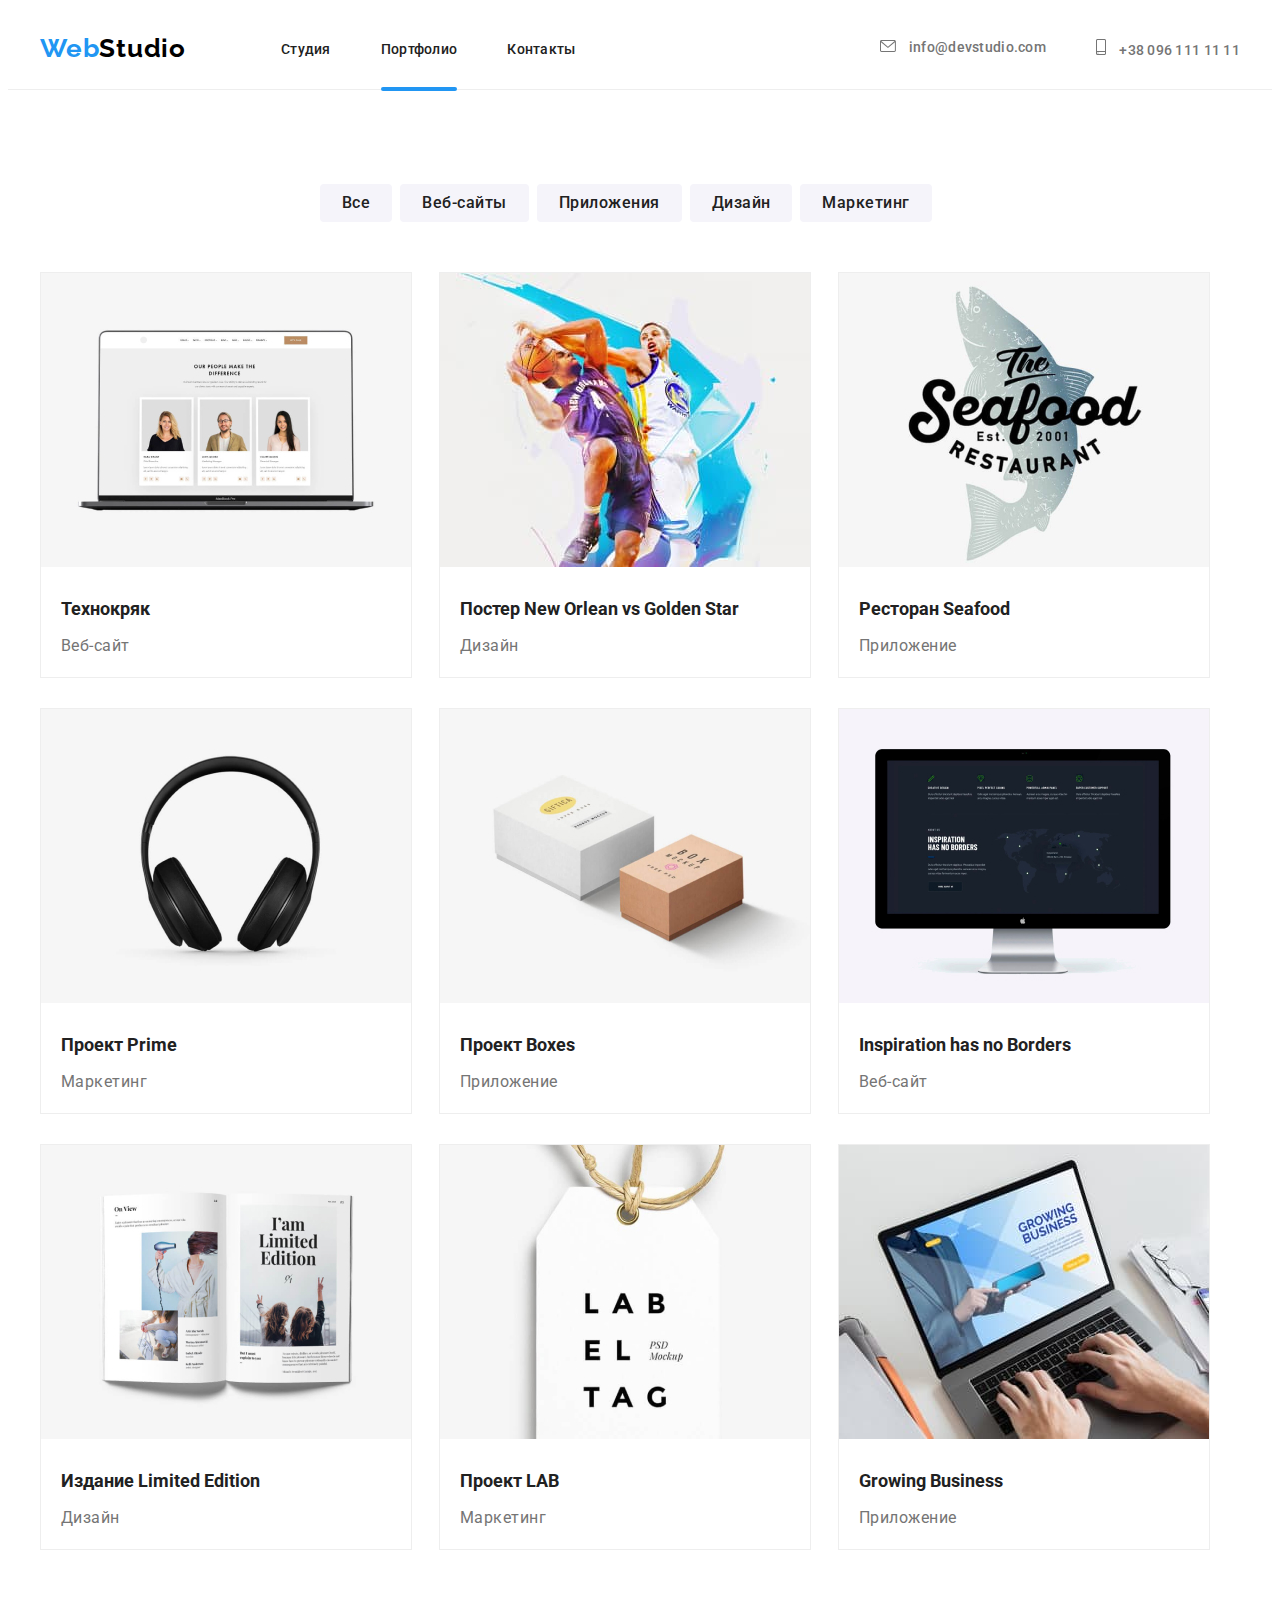
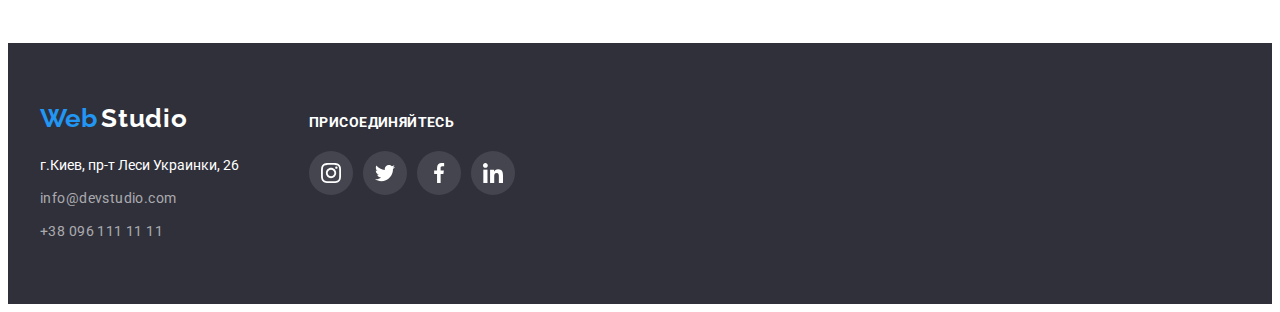
==== portfolio.html @ 984eaa51 "перенос" ====
<!DOCTYPE html>
<html lang="ru">

<head>
    <meta charset="UTF-8">
    <meta http-equiv="X-UA-Compatible" content="IE=edge">
    <meta name="viewport" content="width=device-width, initial-scale=1.0">
    <title>WebStudio</title>
    <link rel="preconnect" href="https://fonts.googleapis.com">
    <link rel="preconnect" href="https://fonts.gstatic.com" crossorigin>
    <link
        href="https://fonts.googleapis.com/css2?family=Raleway:wght@700&family=Roboto:wght@400;500;700;900&display=swap"
        rel="stylesheet" />
    <link rel="stylesheet" href="https://cdnjs.cloudflare.com/ajax/libs/modern-normalize/1.1.0/modern-normalize.min.css"
        integrity="sha512-wpPYUAdjBVSE4KJnH1VR1HeZfpl1ub8YT/NKx4PuQ5NmX2tKuGu6U/JRp5y+Y8XG2tV+wKQpNHVUX03MfMFn9Q=="
        crossorigin="anonymous" referrerpolicy="no-referrer" />
    <link rel="stylesheet" href="./style/style.css">
</head>

<body>
    <header class="header">
        <div class="container header-container">
            <nav class="header-navigation">
                <a class="header-logo-first link " href="">Web</a>
                <a class="header-logo-second link " href="">Studio</a>
                <ul class="header-list list">
                    <li class="header-item"><a href="./index.html" class="header-link link ">Студия</a></li>
                    <li class="header-item"><a href="./portfolio.html" class="header-link link current">Портфолио</a></li>
                    <li class="header-item"><a href="" class="header-link link ">Контакты</a></li>
                </ul>
            </nav>
            <div class="header-connect">
                <ul class="list header-list list-mail-tel">
                    <li class="item-mail-tel">
                        <a href="mailto:info@devstudio.com" class="header-icons-mail header-link-icons link header-mail header-link">
                        <svg class="header-icon-mail " width='16' height="12">
                            <use href="./img/icon.svg/icons.svg#icon-e_mail"></use>
                        </svg>
                    info@devstudio.com</a>
                    </li>
                    <li class="item-mail-tel">
                        <a href="tel:+380961111111" class="header-icons-tel header-link-icons header-tel header-link header-icons-tel link">
                        <svg class="header-icon-tel" width='10' height="16">
                            <use href="./img/icon.svg/icons.svg#icon-smartphone"></use>
                        </svg>
                    +38 096 111 11 11</a>
                    </li>
                </ul>
            </div>
    </header>
    <main>
        <!--фильтри-->
        <section class="project">
        <div class="container">
        <ul class="filter-list list">
        <li class="filter-item"><button type="button" class="filter-btn">Все</button></li>
        <li class="filter-item"><button type="button" class="filter-btn">Веб-сайты</button></li>
        <li class="filter-item"><button type="button" class="filter-btn">Приложения</button></li>
        <li class="filter-item"><button type="button" class="filter-btn">Дизайн</button></li>
        <li class="filter-item"><button type="button" class="filter-btn">Маркетинг</button></li>
        </ul>
    </div>
        <!--проекти-->
            <div class="container container-project">
            <ul class="project-list list">
                <li class="project-item"><a class="project-link link" href="">
                    <div class="project-item-wrap">
                    <img src="./img/технокрад.jpg" alt= "Вебсайт технокряк" width="370" heigh='404';>
                        <p class="overlay-text-project">Технокряк это современная площадка распространения вируса.Компании используют эту платформу для цифрового
                        шпионажа и атак на защищённые сервера конкурентов.
                    </p>
                    </div>
                    <div class="project-item-info"><h3 class="project-title" >Технокряк</h3>
                    <p class="project-pretitle">Веб-сайт</p></div>
                    
                </a>
                </li>
                <li class="project-item" > <a href="" class="project-link link">
                    <div class="project-item-wrap">
                        <img src="./img/постер.jpeg" alt="два баскетболиста" width="370">
                        <p class="overlay-text-project">Lorem ipsum dolor sit amet, consectetur adipisicing elit. Similique ducimus quae dolores? In officia sit unde nihil doloremque rem.
                        </p>
                    </div>
                    <div class="project-item-info"><h3 class="project-title">Постер New Orlean vs Golden Star</h3>
                    <p class="project-pretitle">Дизайн</p></div>
                </a>
                </li>
                <li class="project-item" ><a href="" class="project-link link">
                    <div class="project-item-wrap">
                        <img src="./img/ресторан.jpg" alt="Приложение Seafood" width="370">
                        <p class="overlay-text-project">Lorem ipsum dolor sit amet, consectetur adipisicing elit. Similique ducimus quae
                            dolores? In officia sit unde nihil doloremque rem.
                        </p>
                    </div>
                    <div class="project-item-info"><h3 class="project-title">Ресторан Seafood</h3>
                    <p class="project-pretitle">Приложение</p></div>
                </a>
                </li>
                <li class="project-item" ><a href="" class="project-link link">
                    <div class="project-item-wrap">
                    <img src="./img/наушники.jpg" alt="Наушники" width="370"> 
                        <p class="overlay-text-project">Lorem ipsum dolor sit amet, consectetur adipisicing elit. Similique ducimus quae
                            dolores? In officia sit unde nihil doloremque rem.
                        </p>
                    </div>
                    <div class="project-item-info"><h3 class="project-title">Проект Prime</h3>
                    <p class="project-pretitle">Маркетинг</p></div>
                </a>
                </li>
                <li class="project-item" ><a href="" class="project-link link">
                    <div class="project-item-wrap">
                        <img src="./img/коробки.jpg" alt="Две коробки" width="370">
                        <p class="overlay-text-project">Lorem ipsum dolor sit amet, consectetur adipisicing elit. Similique ducimus quae
                            dolores? In officia sit unde nihil doloremque rem.
                        </p>
                    </div>
                    <div class="project-item-info"><h3 class="project-title">Проект Boxes</h3>
                    <p class="project-pretitle">Приложение</p></div>
                </a>
                </li>
                <li class="project-item"><a href="" class="project-link link">
                    <div class="project-item-wrap">
                        <img src="./img/монитор.jpg" alt="Вебсайт" width="370">
                        <p class="overlay-text-project">Lorem ipsum dolor sit amet, consectetur adipisicing elit. Similique ducimus quae
                            dolores? In officia sit unde nihil doloremque rem.
                        </p>
                    </div>
                    <div class="project-item-info"><h3 lang="en" class="project-title" >Inspiration has no Borders</h3>
                    <p class="project-pretitle">Веб-сайт</p></div>
                </a>
                </li>
                <li class="project-item"><a href="" class="project-link link">
                    <div class="project-item-wrap">
                        <img src="./img/лимити едишн.jpg" alt="Открытая книга" width="370">
                        <p class="overlay-text-project">Lorem ipsum dolor sit amet, consectetur adipisicing elit. Similique ducimus quae
                            dolores? In officia sit unde nihil doloremque rem.
                        </p>
                    </div>
                    <div class="project-item-info"><h3 class="project-title" >Издание Limited Edition</h3>
                    <p class="project-pretitle">Дизайн</p></div>
                </a>
                </li>
                <li class="project-item"><a href="" class="project-link link">
                    <div class="project-item-wrap">
                    <img src="./img/проект Лаб.jpg" alt="Ярлык" width="370"> 
                        <p class="overlay-text-project">Lorem ipsum dolor sit amet, consectetur adipisicing elit. Similique ducimus quae
                            dolores? In officia sit unde nihil doloremque rem.
                        </p>
                    </div>
                    <div class="project-item-info"><h3 class="project-title" >Проект LAB</h3>
                    <p class="project-pretitle" >Маркетинг</p></div>
                </a>
                </li>
                <li class="project-item"><a href="" class="project-link link">
                    <div class="project-item-wrap">
                        <img src="./img/комп.jpeg" alt="Ноутбук и руки" width="370">
                        <p class="overlay-text-project">Lorem ipsum dolor sit amet, consectetur adipisicing elit. Similique ducimus quae
                            dolores? In officia sit unde nihil doloremque rem.
                        </p>
                    </div>
                    <div class="project-item-info"><h3 class="project-title" lang="en">Growing Business</h3>
                    <p class="project-pretitle" >Приложение</p></div>
                </a>
                </li>
            </ul>
            </div>
        </section>
    </main>
    <footer class="footer container-icons">
        <div class="container container-icon">
            <div class="container-footer">
                <a class="footer-logo-first link" href="">Web</a>
                <a class="footer-logo-second link" href="">Studio</a>
                <address class="footer-address">
                    <ul class="footer-list list">
                        <li class="footer-item"><a class="footer-link link" href="https://goo.gl/maps/S71Vczf6p6G6FvQn8"
                                target="_blank" rel="noopener noreferrer">г.Киев,
                                пр-т Леси Украинки, 26</a></li>
                        <li class="footer-item"><a class="footer-link-mail link"
                                href="mailto:info@devstudio.com">info@devstudio.com</a></li>
                        <li class="footer-item"><a class="footer-link-tel link" href="tel:+380961111111">+38 096 111 11
                                11</a></li>
                    </ul>
                </address>
            </div>
            <div class="container-footer-icons">
                <p class="footer-social-text">
                    ПРИСОЕДИНЯЙТЕСЬ
                </p>
                <ul class="footer-social-list list">
                    <li class="footer-social-item">
                        <a href="" class="link footer-social-link">
                            <svg class="footer-social-icon instagram" width='20' height="20">
                                <use href="./img/icon.svg/icons.svg#icon-instagram_team"></use>
                            </svg></a>
                    </li>
                    <li class="footer-social-item">
                        <a href="" class="link footer-social-link">
                            <svg class="footer-social-icon instagram" width='20' height="20">
                                <use href="./img/icon.svg/icons.svg#icon-twitter_team"></use>
                            </svg></a>
                    </li>
                    <li class="footer-social-item">
                        <a href="" class="link footer-social-link">
                            <svg class="footer-social-icon instagram" width='20' height="20">
                                <use href="./img/icon.svg/icons.svg#icon-facebook"></use>
                            </svg></a>
                    </li>
                    <li class="footer-social-item">
                        <a href="" class="link footer-social-link">
                            <svg class="footer-social-icon instagram" width='20' height="20">
                                <use href="./img/icon.svg/icons.svg#icon-linkedin"></use>
                            </svg></a>
                    </li>
                </ul>
            </div>
        </div>
    </footer>
</body>

</html>
---- style/style.css ----
:root {
  --header-text-color: #212121;
  --main-title-color: #ffffff;
  --second-title-color: #212121;
  --first-text-color: #757575;
  --second-text-color: #212121;
  --accent-color: #2196f3;
}

body {
  font-family: 'Roboto', sans-serif;
  color: #000;
}

p,
h1,
h2,
h3,
h4,
h5,
h6 {
  margin: 0;
}

ul {
  margin: 0;
  padding: 0;
}
button {
  cursor: pointer;
}

img {
  display: block;
}
.container {
  width: 1200px;
  padding-left: 15px;
  padding-right: 15px;
  margin: 0px auto;
}

.list {
  list-style: none;
}

.link {
  text-decoration: none;
}

/*-------------Header-------------*/
.header {
  padding-top: 25px;
  padding-bottom: 25px;
  border-bottom: 1px solid #eeeeee;
}
.header-container {
  display: flex;
  align-items: center;
}
.header-navigation {
  display: flex;
  align-items: center;
}

.header-connect {
  display: flex;
  margin-left: auto;
  align-items: center;
}

.header-list {
  display: flex;
  margin-left: 95px;
}

.header-item {
  margin-right: 50px;
}

.header-item:last-child {
  margin-right: 0;
}

.header-link {
  display: inline-block;
  font-weight: 500;
  font-size: 14px;
  line-height: 1.14;
  letter-spacing: 0.02em;
  color: var(--header-text-color);

  transition: color 250ms cubic-bezier(0.4, 0, 0.2, 1);
  position: relative;
}

.header-link:hover,
.header-link:focus {
  color: var(--accent-color);
}

.header-icons-mail:hover .header-icon-mail,
.header-icons-mail:focus .header-icon-mail {
  fill: #2196f3;
}

.header-icons-tel:hover .header-icon-tel,
.header-icons-tel:focus .header-icon-tel {
  fill: #2196f3;
}

.header-icon-tel,
.header-icon-mail {
  fill: #757575;
}

.header-logo-first {
  font-family: Raleway;
  font-weight: 700;
  font-size: 26px;
  line-height: 1.19;
  letter-spacing: 0.03em;
  color: var(--accent-color);
}

.header-logo-second {
  font-family: Raleway;
  font-weight: 700;
  font-size: 26px;
  line-height: 1.19;
  letter-spacing: 0.03em;
  color: #000;
}

.header-mail {
  font-weight: 500;
  font-size: 14px;
  line-height: 1.14;
  letter-spacing: 0.02em;
  color: var(--first-text-color);
  margin-right: 50px;
}

.header-tel {
  font-weight: 500;
  font-size: 14px;
  line-height: 1.14;
  letter-spacing: 0.02em;
  color: var(--first-text-color);
}

.header-icon-mail {
  display: inline-flex;
  align-items: center;
  width: 16px;
  height: 12px;
  margin-right: 10px;
  padding-top: 2px;
}

.header-icon-tel {
  display: inline-flex;
  align-items: center;
  width: 10px;
  height: 16px;
  margin-right: 10px;
  padding-top: 2px;
}

.header-item .current::after {
  content: '';
  width: 100%;
  height: 4px;
  background-color: #2196f3;
  border-radius: 2px;
  position: absolute;
  bottom: -33px;
  left: 0;
}

/*---------------Hero---------------*/
.hero {
  background-color: #2f303a;
  background-image: linear-gradient(
      rgba(47, 48, 58, 0.4),
      rgba(47, 48, 58, 0.4)
    ),
    url('https://i.ibb.co/WFX4rJ6/image.jpg');
  max-width: 1600;
  margin: 0 auto;
  background-repeat: no-repeat;
  background-position: center;
  background-size: cover;
  padding-top: 200px;
  padding-bottom: 200px;
}
.hero-title {
  font-weight: 900;
  font-size: 44px;
  line-height: 1.36;
  letter-spacing: 0.06em;
  text-transform: uppercase;
  color: var(--main-title-color);
  width: 696px;
  height: 120px;
  text-align: center;
  margin-left: 237px;
}

.hero-btn {
  border: none;
  font-family: inherit;
  font-weight: 700;
  font-size: 16px;
  line-height: 1.875;
  letter-spacing: 0.06em;
  color: #ffffff;
  cursor: pointer;
  align-items: center;
  text-align: center;
  background: #2196f3;
  box-shadow: 0px 4px 4px rgba(0, 0, 0, 0.15);
  border-radius: 4px;
  width: 200px;
  height: 50px;
  margin-top: 30px;
  margin-left: 485px;
  transition: background-color 250ms cubic-bezier(0.4, 0, 0.2, 1);
}

.hero-btn:hover,
.hero-btn:focus {
  background-color: #188ce8;
}

/*---------Peculiarities---------*/
.peculiarities {
  padding-top: 94px;
  padding-bottom: 94px;
}

.peculiarities-title {
  display: none;
}

.peculiarities-list {
  display: flex;
  justify-content: center;
}

.peculiarities-item {
  width: 270px;
  /*height: 101px;*/
  margin-right: 30px;
}

.peculiarities-link {
  width: 270px;
  height: 120px;
  display: flex;
  align-items: center;
  justify-content: center;
  background-color: #f5f4fa;
  border-radius: 4px;
  margin-bottom: 30px;
}

.peculiarities-icon {
  display: block;
  width: 70px;
  height: 70px;
}

.peculiarities-item:last-child {
  margin-right: 0;
}

.peculiarities-after-title {
  margin-bottom: 10px;
}
.peculiarities-after-title {
  display: flex;
  font-weight: 700;
  font-size: 14px;
  line-height: 1.14;
  letter-spacing: 0.03em;
  text-transform: uppercase;
  color: var(--second-title-color);
}
.peculiarities-text {
  font-weight: 400;
  font-size: 14px;
  line-height: 1.71;
  letter-spacing: 0.03em;
  color: var(--first-text-color);
}

/*---------activity---------*/
.activity {
  margin-bottom: 94px;
}
.activity-title {
  font-weight: 700;
  font-size: 36px;
  line-height: 1.17;
  text-align: center;
  letter-spacing: 0.03em;
  color: var(--second-title-color);
  padding-top: 0px;
  margin-bottom: 50px;
}

.activity-list {
  display: flex;
}
.activity-item {
  margin-right: 30px;
  position: relative;
}

.text-activity {
  font-weight: 700;
  font-size: 14px;
  line-height: 1.14;
  letter-spacing: 0.03em;
  color: var(--main-title-color);
  position: absolute;
  bottom: 0;
  left: 0;
  padding: 27px;
  width: 100%;
  background: rgba(47, 48, 58, 0.8);
  display: flex;
  align-items: center;
  justify-content: center;
}

.activity-item:last-child {
  margin-right: 0;
}
/*---------team---------*/

.team {
  padding-top: 94px;
  padding-bottom: 94px;
  background-color: #f5f4fa;
}

.team-title {
  font-weight: 700;
  font-size: 36px;
  line-height: 1.17;
  text-align: center;
  letter-spacing: 0.03em;
  color: var(--second-title-color);
  margin-bottom: 50px;
}

.team-item-info {
  padding: 30px;
}
.team-list {
  display: flex;
}

.team-item {
  margin-right: 30px;
  background-color: #ffffff;
  box-shadow: 0px 1px 3px rgba(0, 0, 0, 0.12), 0px 1px 1px rgba(0, 0, 0, 0.14),
    0px 2px 1px rgba(0, 0, 0, 0.2);
  border-radius: 0px 0px 4px 4px;
}

.team-item:last-child {
  margin-right: 0;
}

.team-after-title {
  font-weight: 500;
  font-size: 16px;
  line-height: 1.19;
  text-align: center;
  letter-spacing: 0.03em;
  color: var(--second-text-color);
  margin-bottom: 10px;
}

.team-text {
  font-size: 16px;
  line-height: 1.19;
  text-align: center;
  letter-spacing: 0.03em;
  color: var(--first-text-color);
  margin-bottom: 16px;
}

.team-social-list {
  display: flex;
  justify-content: center;
}

.team-social-item {
  width: 44px;
  height: 44px;
}

.team-social-item + .team-social-item {
  margin-left: 10px;
}

.team-social-link {
  width: 100%;
  height: 100%;
  border-radius: 50%;
  display: flex;
  align-items: center;
  justify-content: center;
  transition: background-color 250ms cubic-bezier(0.4, 0, 0.2, 1);
}

.team-social-link:hover,
.team-social-link:focus {
  background-color: #2196f3;
}
.team-social-icon {
  fill: #afb1b8;
}

.team-social-link:hover .team-social-icon,
.team-social-link:focus .team-social-icon {
  fill: #ffffff;
}
/*-------Clients-------*/
.clients {
  padding-top: 94px;
  padding-bottom: 100px;
}
.clients-title {
  font-weight: 700;
  font-size: 36px;
  line-height: 1.17;
  text-align: center;
  letter-spacing: 0.03em;
}
.clients-list {
  display: flex;
  justify-content: center;
  margin-top: 50px;
}

.clients-link {
  width: 170px;
  height: 92px;
  border: 1px solid #afb1b8;
  box-sizing: border-box;
  border-radius: 4px;
  display: flex;
  align-items: center;
  justify-content: center;
  transition: fill 250ms cubic-bezier(0.4, 0, 0.2, 1),
    border 250ms cubic-bezier(0.4, 0, 0.2, 1);
}
.clients-item + .clients-item {
  margin-left: 30px;
}

.clients-link:hover,
.clients-link:focus {
  border: 1px solid var(--accent-color);
  fill: var(--accent-color);
}

.clients-icon {
  fill: #afb1b8;

  transition: fill 250ms cubic-bezier(0.4, 0, 0.2, 1);
}
.clients-link:hover .clients-icon,
.clients-link:focus .clients-icon {
  fill: #2196f3;
}

/*---------Footer---------*/

.footer {
  background-color: #2f303a;
  margin: 0 auto;
  background-repeat: no-repeat;
  background-position: center;
  background-size: cover;
}

.container-icons {
  display: flex;
  padding-top: 60px;
  padding-bottom: 60px;
}
.container-icon {
  display: flex;
}

.container-footer-icons {
  width: 206px;
  height: 80px;
  margin-left: 70px;
  padding-top: 12px;
}

.footer-logo-first {
  font-family: Raleway;
  font-weight: 700;
  font-size: 26px;
  line-height: 1.19;
  color: var(--accent-color);
}

.footer-logo-second {
  font-family: Raleway;
  font-weight: 700;
  font-size: 26px;
  line-height: 1.19;
  letter-spacing: 0.03em;
  color: #ffffff;
}

.footer-address {
  margin-top: 20px;
}

.footer-item {
  margin-bottom: 9px;
}

.footer-item:last-child {
  margin-bottom: 0;
}
.footer-link {
  font-style: normal;
  font-size: 14px;
  line-height: 1.71;
  color: #ffffff;
}

.footer-link-mail,
.footer-link-tel {
  font-style: normal;
  font-size: 14px;
  line-height: 1.71;
  letter-spacing: 0.03em;
  color: rgba(255, 255, 255, 0.6);
}

.footer-social-text {
  font-style: 400;
  font-weight: 700;
  font-size: 14px;
  line-height: 1.14;
  letter-spacing: 0.03em;
  text-transform: uppercase;
  color: var(--main-title-color);
}

.footer-social-list {
  display: flex;
}

.footer-social-item {
  width: 44px;
  height: 44px;
  margin-top: 20px;
}

.footer-social-link {
  width: 100%;
  height: 100%;
  border-radius: 50%;
  display: flex;
  align-items: center;
  justify-content: center;
  background-color: rgba(255, 255, 255, 0.1);
  transition: background-color 250ms cubic-bezier(0.4, 0, 0.2, 1),
    fill 250ms cubic-bezier(0.4, 0, 0.2, 1);
}

.footer-social-item + .footer-social-item {
  margin-left: 10px;
}

.footer-social-link:hover,
.footer-social-link:focus {
  background-color: #2196f3;
}

.footer-social-icon {
  fill: #ffffff;
}

/*---------Portfolio---------*/
.project {
  padding-top: 94px;
  padding-bottom: 93px;
}
.project-item {
  background-color: #ffffff;
  border: 1px solid #eeeeee;
  transition: box-shadow 250ms cubic-bezier(0.4, 0, 0.2, 1);
}
.project-item:focus,
.project-item:hover {
  box-shadow: 0px 1px 1px rgba(0, 0, 0, 0.12), 0px 4px 4px rgba(0, 0, 0, 0.06),
    1px 4px 6px rgba(0, 0, 0, 0.16);
}

.filter-list {
  display: flex;
  margin-left: 280px;
}

.filter-btn {
  border: 0;
  font-family: inherit;
  font-weight: 500;
  font-size: 16px;
  line-height: 1.62;
  text-align: center;
  letter-spacing: 0.03em;
  color: #212121;
  background: #f5f4fa;
  border-radius: 4px;
  border-color: #ffffff;
  padding: 6px 22px;
  transition: background-color 250ms cubic-bezier(0.4, 0, 0.2, 1),
    color 250ms cubic-bezier(0.4, 0, 0.2, 1);
}

.filter-item {
  margin-right: 8px;
}

.filter-item:last-child {
  margin-right: 0;
}

.filter-btn:hover,
.filter-btn:focus {
  color: #ffffff;
  background-color: var(--accent-color);
}

.project-list {
  display: flex;
  flex-wrap: wrap;
  margin-top: 50px;
}

.project-item {
  margin-right: 27px;
  margin-bottom: 30px;
  border: 1px solid #eeeeee;
  width: 370px;
  height: 404px;
}

.project-item:hover .overlay-text-project {
  transform: translateY(0);
}
.project-item:nth-child(n + 7) {
  margin-bottom: 0px;
}

.project-item:nth-child(3n + 3) {
  margin-right: 0px;
}

.project-item-wrap {
  position: relative;
  overflow: hidden;
}

.overlay-text-project {
  position: absolute;
  top: 0;
  left: 0;
  font-weight: 400;
  font-size: 18px;
  line-height: 1.56;
  letter-spacing: 0.03em;

  color: #ffffff;
  padding: 63px 24px;
  background-color: rgba(33, 150, 243, 0.9);
  height: 100%;
  transform: translateY(100%);
  transition: transform 250ms cubic-bezier(0.4, 0, 0.2, 1);
  overflow: auto;
}

.project-item-info {
  padding: 24px 20px;
}

.project-title {
  font-weight: 700;
  font-size: 18px;
  line-height: 2;
  color: var(--second-title-color);
}

.project-pretitle {
  font-size: 16px;
  line-height: 1.87;
  letter-spacing: 0.03em;
  color: var(--first-text-color);
  margin-top: 4px;
}

.backdrop {
  width: 100vw;
  height: 100vh;
  background-color: rgba(0, 0, 0, 0.2);
  position: fixed;
  top: 0;
  left: 0;
  transition: opacity 250ms cubic-bezier(0.4, 0, 0.2, 1),
    visibility 250ms cubic-bezier(0.4, 0, 0.2, 1);
}

.modal {
  width: 500px;
  min-height: 500px;
  background-color: #fff;
  box-shadow: 0px 1px 3px rgba(0, 0, 0, 0.12), 0px 1px 1px rgba(0, 0, 0, 0.14),
    0px 2px 1px rgba(0, 0, 0, 0.2);
  border-radius: 4px;
  position: absolute;
  top: 50%;
  left: 50%;
  transform: translate(-50%, -50%);
  display: block;
  align-items: center;
  justify-content: center;
}

.modal-close {
  position: absolute;
  top: 8px;
  right: 8px;
  width: 30px;
  height: 30px;
  background: #ffffff;
  border: 1px solid rgba(0, 0, 0, 0.1);
  box-sizing: border-box;
  border-radius: 50%;
  display: flex;
  align-items: center;
  justify-content: center;
}

.is-hidden {
  visibility: hidden;
  opacity: 0;
  pointer-events: none;
}
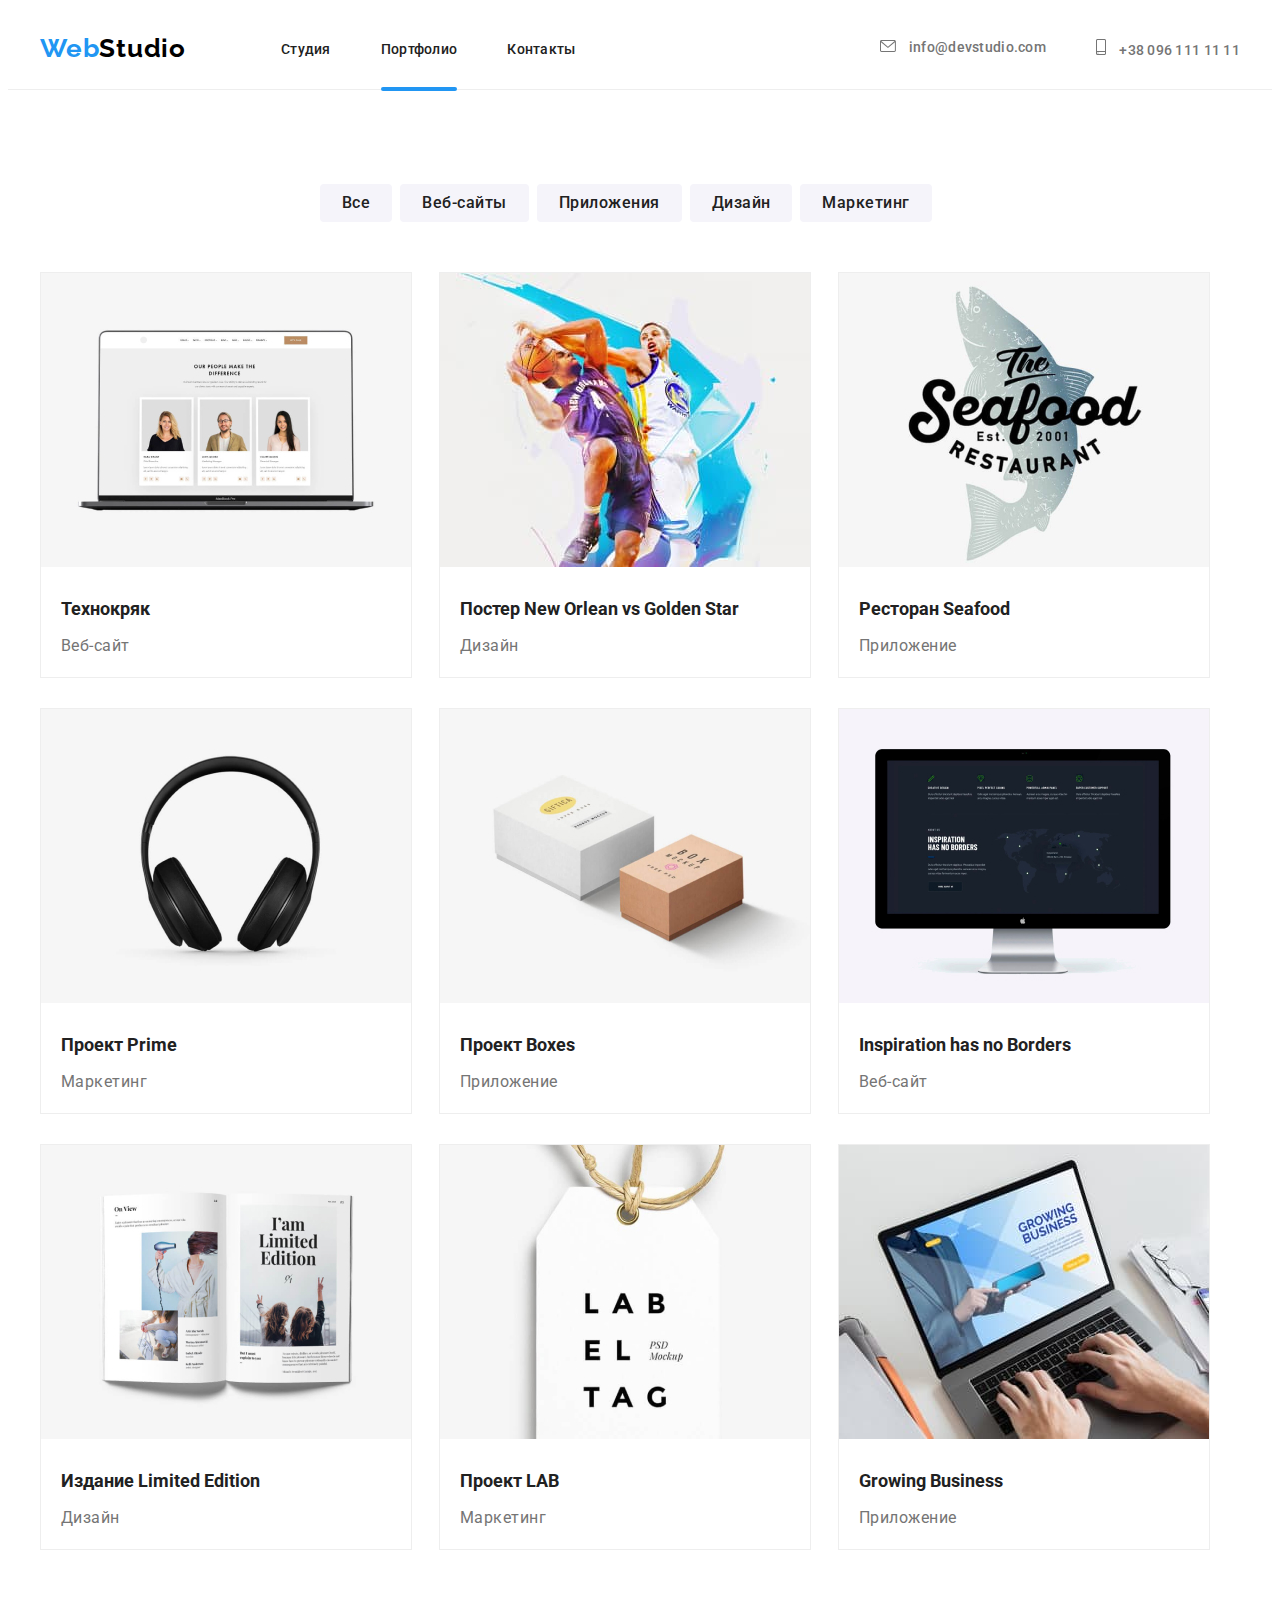
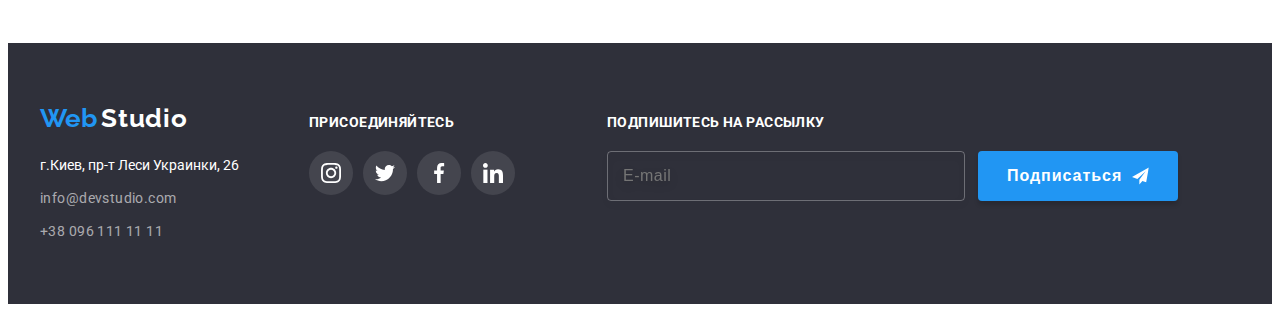
==== commit a3aa15e4: "Finally" ====
--- a/portfolio.html
+++ b/portfolio.html
@@ -214,6 +214,19 @@
                     </li>
                 </ul>
             </div>
+            <form action="#" class="mailing-form">
+                <div class='mailing-container'>
+                    <p class="footer-modal-text">Подпишитесь на рассылку</p>
+                    <input type="text" name="" placeholder="E-mail" class="input-mailing">
+                </div>
+                <div class="mailing-send">
+                    <button type="submit" class="btn-mailing">Подписаться
+                        <svg class="footer-icon-send" width='24' height="24">
+                            <use href="./img/icon.svg/icons.svg#icon-icon-send"></use>
+                        </svg>
+                    </button>
+                </div>
+            </form>
         </div>
     </footer>
 </body>
--- a/style/style.css
+++ b/style/style.css
@@ -483,6 +483,7 @@
 /*---------Footer---------*/
 
 .footer {
+  position: relative;
   background-color: #2f303a;
   margin: 0 auto;
   background-repeat: no-repeat;
@@ -534,6 +535,7 @@
 .footer-item:last-child {
   margin-bottom: 0;
 }
+
 .footer-link {
   font-style: normal;
   font-size: 14px;
@@ -593,6 +595,69 @@
 
 .footer-social-icon {
   fill: #ffffff;
+}
+
+.mailing-container {
+  width: 570px;
+  height: 86px;
+  margin-left: 92px;
+  padding-top: 12px;
+}
+
+.footer-modal-text {
+  font-weight: 700;
+  font-size: 14px;
+  line-height: 1.14;
+  letter-spacing: 0.03em;
+  text-transform: uppercase;
+  color: #ffffff;
+  margin-bottom: 20px;
+}
+
+.input-mailing {
+  width: 358px;
+  height: 50px;
+  border: 1px solid rgba(255, 255, 255, 0.3);
+  box-sizing: border-box;
+  background-color: transparent;
+  filter: drop-shadow(0px 4px 4px rgba(0, 0, 0, 0.15));
+  border-radius: 4px;
+  padding: 15px 15px;
+  font-size: 16px;
+  line-height: 1.25;
+  display: flex;
+  align-items: center;
+  letter-spacing: 0.03em;
+  color: var(--main-title-color);
+}
+
+.btn-mailing {
+  position: absolute;
+  border: 0;
+  width: 200px;
+  height: 50px;
+  background: #2196f3;
+  box-shadow: 0px 4px 4px rgba(0, 0, 0, 0.15);
+  border-radius: 4px;
+  top: 108px;
+  left: 970px;
+  display: flex;
+  align-items: center;
+  text-align: center;
+  padding: 10px 29px;
+  font-weight: bold;
+  font-size: 16px;
+  line-height: 1.87;
+  letter-spacing: 0.06em;
+  color: #ffffff;
+}
+.btn-mailing:hover,
+.btn-mailing:focus {
+  background-color: #188ce8;
+}
+
+.footer-icon-send {
+  margin-left: 10px;
 }
 
 /*---------Portfolio---------*/
@@ -726,8 +791,8 @@
 }
 
 .modal {
-  width: 500px;
-  min-height: 500px;
+  width: 528px;
+  min-height: 581px;
   background-color: #fff;
   box-shadow: 0px 1px 3px rgba(0, 0, 0, 0.12), 0px 1px 1px rgba(0, 0, 0, 0.14),
     0px 2px 1px rgba(0, 0, 0, 0.2);
@@ -739,6 +804,7 @@
   display: block;
   align-items: center;
   justify-content: center;
+  padding: 40px;
 }
 
 .modal-close {
@@ -756,8 +822,163 @@
   justify-content: center;
 }
 
+.modal-close:focus,
+.modal-close:hover {
+  fill: var(--accent-color);
+}
+
 .is-hidden {
   visibility: hidden;
   opacity: 0;
   pointer-events: none;
 }
+
+.modal-title {
+  font-weight: 700;
+  font-size: 20px;
+  line-height: 1.15;
+  letter-spacing: 0.03em;
+  text-align: center;
+  color: var(--second-text-color);
+  margin-bottom: 12px;
+}
+
+.modal-form-field {
+  margin-bottom: 10px;
+}
+
+.modal-input {
+  display: block;
+  width: 100%;
+  height: 40px;
+  border: 1px solid rgba(33, 33, 33, 0.2);
+  box-sizing: border-box;
+  border-radius: 4px;
+  padding: 11px;
+  padding-left: 42px;
+  padding-right: 12px;
+  background-color: transparent;
+  color: var(--second-text-color);
+  margin-top: 4px;
+  transition: border-color 250ms cubic-bezier(0.4, 0, 0.2, 1);
+}
+
+.modal-input:focus {
+  border-color: var(--accent-color);
+}
+
+.modal-input:focus + .input-icon {
+  fill: var(--accent-color);
+}
+.modal-text {
+  width: 100%;
+  height: 120px;
+  border: 1px solid rgba(33, 33, 33, 0.2);
+  box-sizing: border-box;
+  border-radius: 4px;
+  padding: 12px 16px;
+  resize: none;
+  margin-top: 4px;
+  font-size: 12px;
+  line-height: 1.67;
+  letter-spacing: 0.01em;
+  color: var(--second-text-color);
+  transition: border-color 250ms cubic-bezier(0.4, 0, 0.2, 1);
+}
+
+.modal-text::placeholder {
+  font-size: 12px;
+  line-height: 1.67;
+  letter-spacing: 0.01em;
+  color: rgba(117, 117, 117, 0.5);
+}
+
+.modal-text:focus {
+  border-color: var(--accent-color);
+}
+
+.modal-btn {
+  width: 200px;
+  height: 50px;
+  margin: 0 auto;
+  background: #2196f3;
+  box-shadow: 0px 4px 4px rgba(0, 0, 0, 0.15);
+  border-radius: 4px;
+  border: 0;
+  display: block;
+  align-items: center;
+  justify-content: center;
+  font-weight: 700;
+  font-size: 16px;
+  line-height: 1.87;
+  text-align: center;
+  letter-spacing: 0.06em;
+  color: #ffffff;
+  margin-top: 30px;
+}
+.modal-btn:focus,
+.modal-btn:hover {
+  background-color: #188ce8;
+}
+
+.modal-input-text {
+  display: block;
+  font-size: 12px;
+  line-height: 1.67;
+  letter-spacing: 0.01em;
+  color: #757575;
+}
+
+.modal-iput-wrap {
+  position: relative;
+}
+
+.input-icon {
+  position: absolute;
+  top: 50%;
+  transform: translateY(-50%);
+  left: 12px;
+  transition: fill 250ms cubic-bezier(0.4, 0, 0.2, 1);
+}
+
+.modal-check-text {
+  font-size: 14px;
+  line-height: 1.71;
+  letter-spacing: 0.03em;
+  color: #757575;
+  margin-top: 20px;
+  display: flex;
+  align-items: center;
+}
+
+.modal-check-text::before {
+  content: ' ';
+  display: block;
+  width: 16px;
+  height: 15px;
+  border: 2px solid #212121;
+  border-radius: 2px;
+  margin-right: 7px;
+}
+
+.link-modal-check {
+  font-size: 14px;
+  line-height: 1.71;
+  letter-spacing: 0.03em;
+  text-decoration-line: underline;
+  color: #2196f3;
+  padding-right: 3px;
+}
+
+.modal-check:checked + .modal-check-text::before {
+  background-color: var(--accent-color);
+  background-image: url(../img/icon.svg/icon\ check.svg);
+  background-position: center;
+  background-size: cover;
+  background-repeat: no-repeat;
+  border: none;
+}
+
+.visually-hidden {
+  display: none;
+}
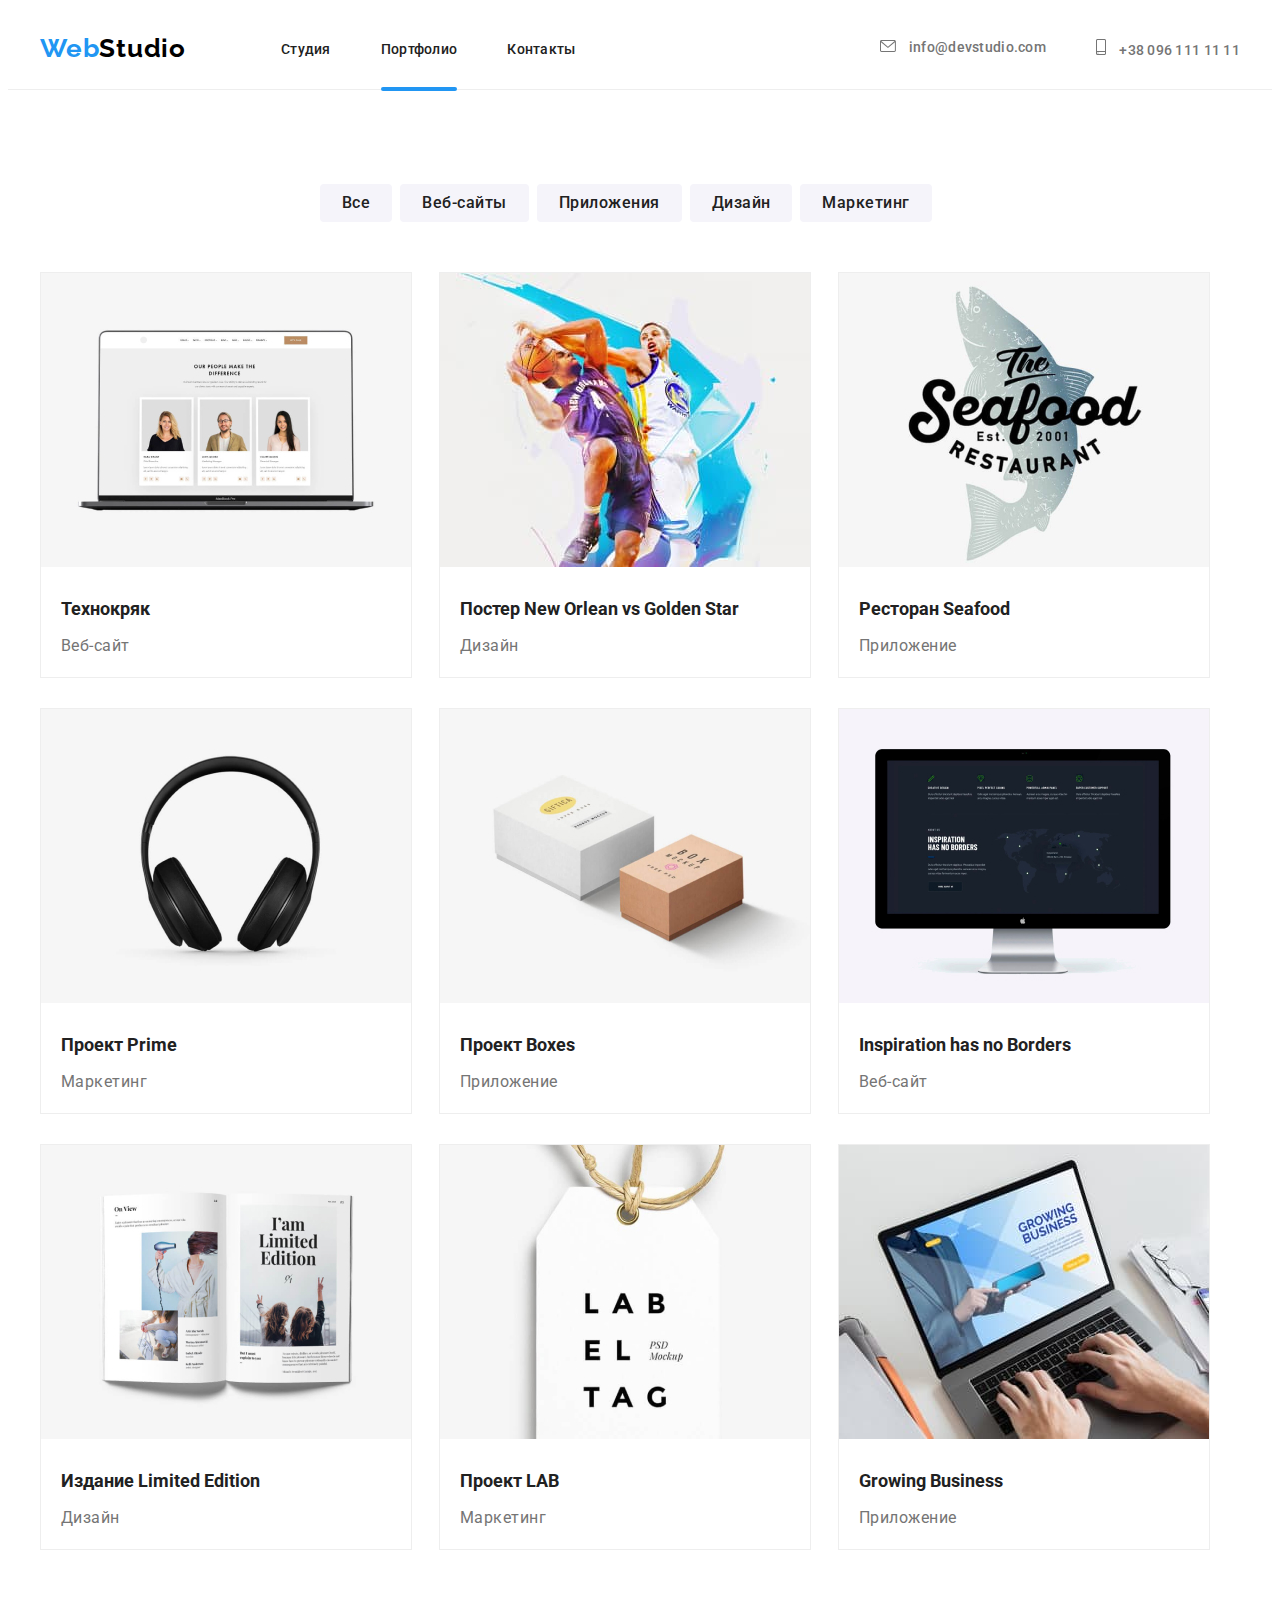
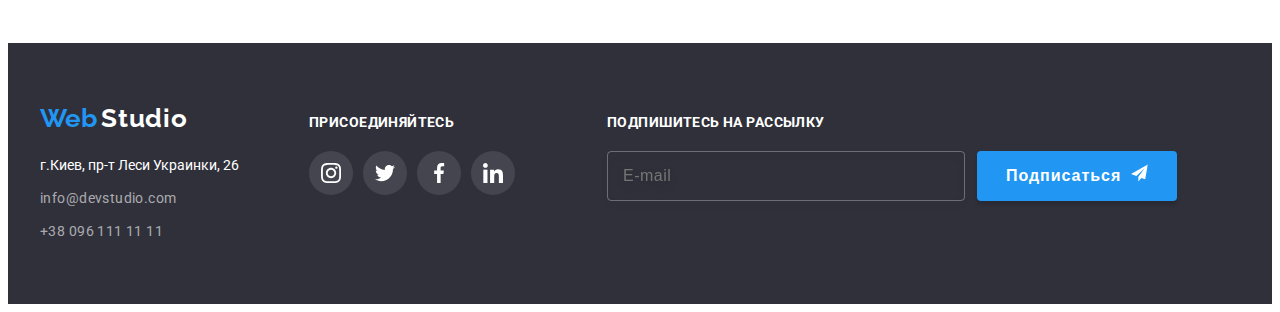
==== commit b7d47891: "footer" ====
--- a/portfolio.html
+++ b/portfolio.html
@@ -214,18 +214,16 @@
                     </li>
                 </ul>
             </div>
-            <form action="#" class="mailing-form">
-                <div class='mailing-container'>
-                    <p class="footer-modal-text">Подпишитесь на рассылку</p>
+            <div class='mailing-container'>
+                <p class="footer-modal-text">Подпишитесь на рассылку</p>
+                <form action="#" class="mailing-form">
                     <input type="text" name="" placeholder="E-mail" class="input-mailing">
-                </div>
-                <div class="mailing-send">
                     <button type="submit" class="btn-mailing">Подписаться
                         <svg class="footer-icon-send" width='24' height="24">
                             <use href="./img/icon.svg/icons.svg#icon-icon-send"></use>
                         </svg>
                     </button>
-                </div>
+            </div>
             </form>
         </div>
     </footer>
--- a/style/style.css
+++ b/style/style.css
@@ -483,7 +483,6 @@
 /*---------Footer---------*/
 
 .footer {
-  position: relative;
   background-color: #2f303a;
   margin: 0 auto;
   background-repeat: no-repeat;
@@ -598,10 +597,15 @@
 }
 
 .mailing-container {
+  display: block;
   width: 570px;
   height: 86px;
   margin-left: 92px;
   padding-top: 12px;
+}
+
+.mailing-form {
+  display: flex;
 }
 
 .footer-modal-text {
@@ -632,17 +636,13 @@
 }
 
 .btn-mailing {
-  position: absolute;
   border: 0;
   width: 200px;
   height: 50px;
   background: #2196f3;
   box-shadow: 0px 4px 4px rgba(0, 0, 0, 0.15);
   border-radius: 4px;
-  top: 108px;
-  left: 970px;
-  display: flex;
-  align-items: center;
+  display: flex;
   text-align: center;
   padding: 10px 29px;
   font-weight: bold;
@@ -650,7 +650,9 @@
   line-height: 1.87;
   letter-spacing: 0.06em;
   color: #ffffff;
-}
+  margin-left: 12px;
+}
+
 .btn-mailing:hover,
 .btn-mailing:focus {
   background-color: #188ce8;
